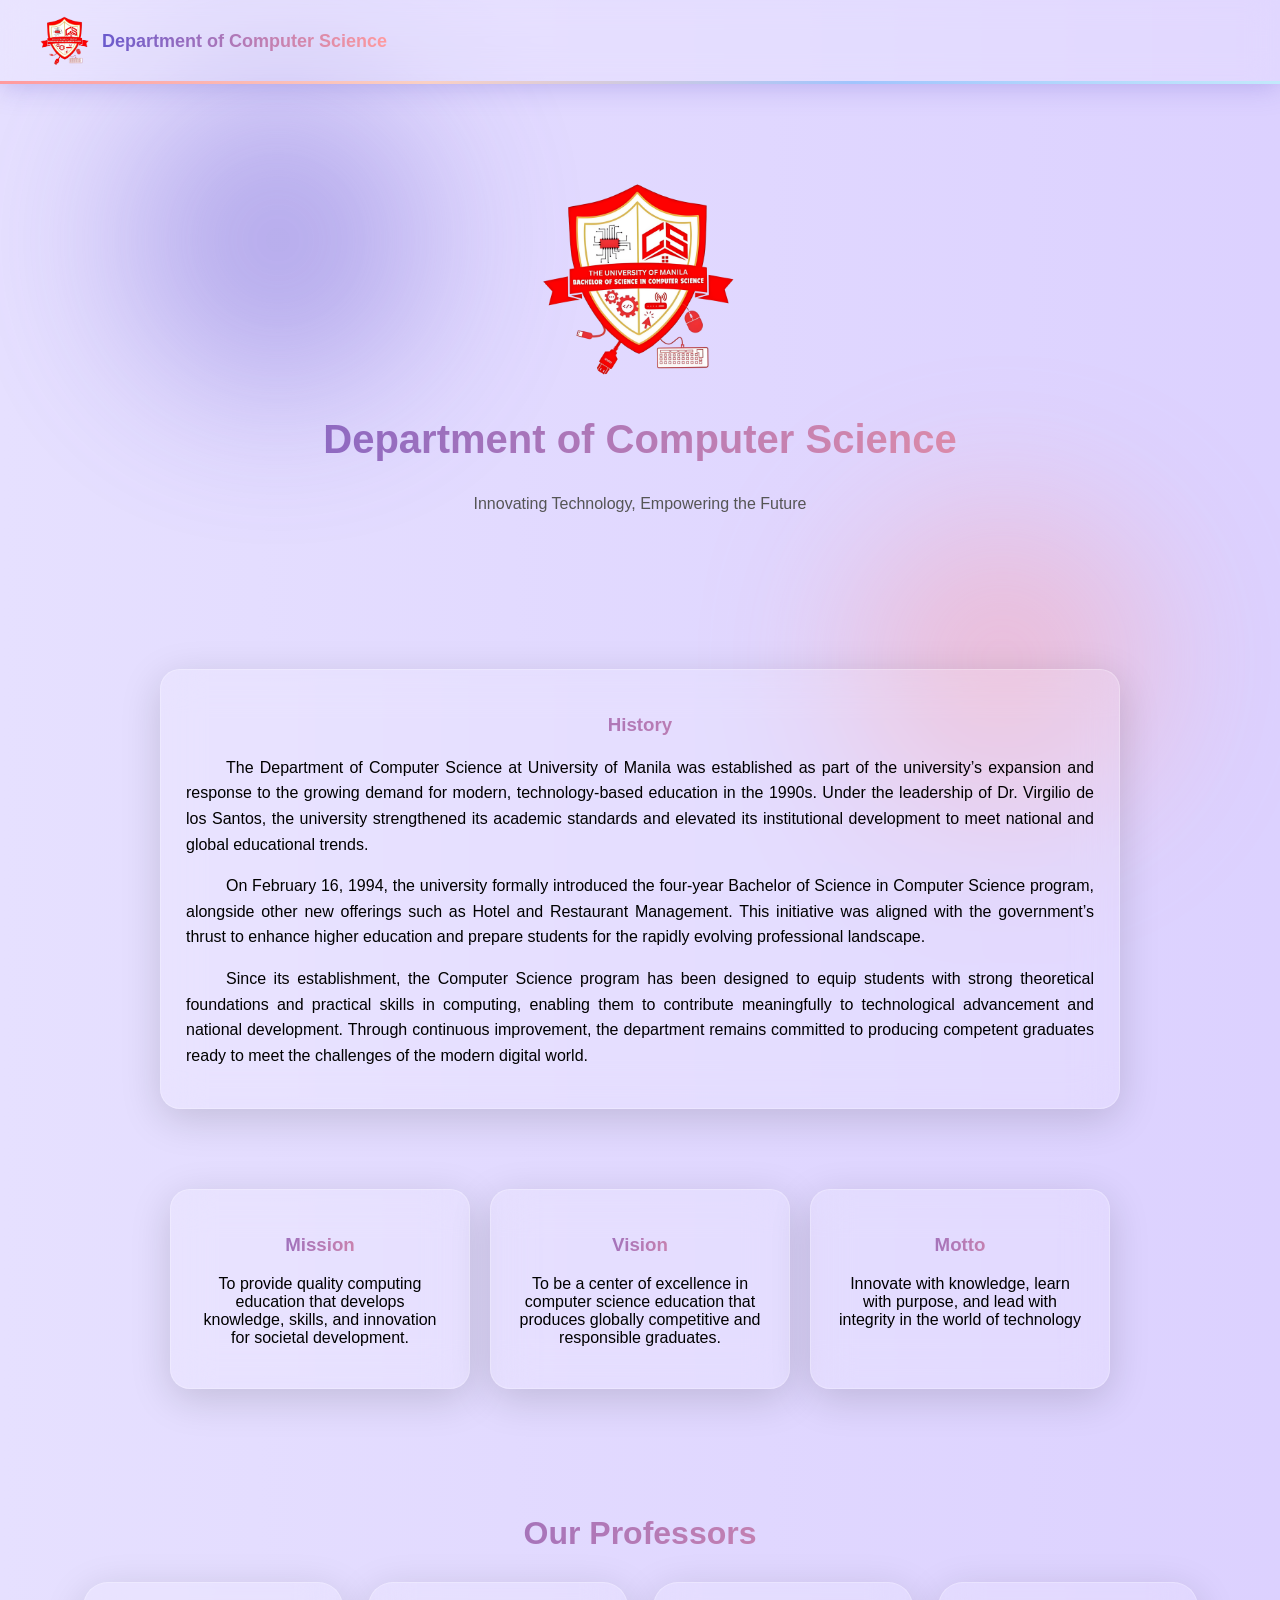
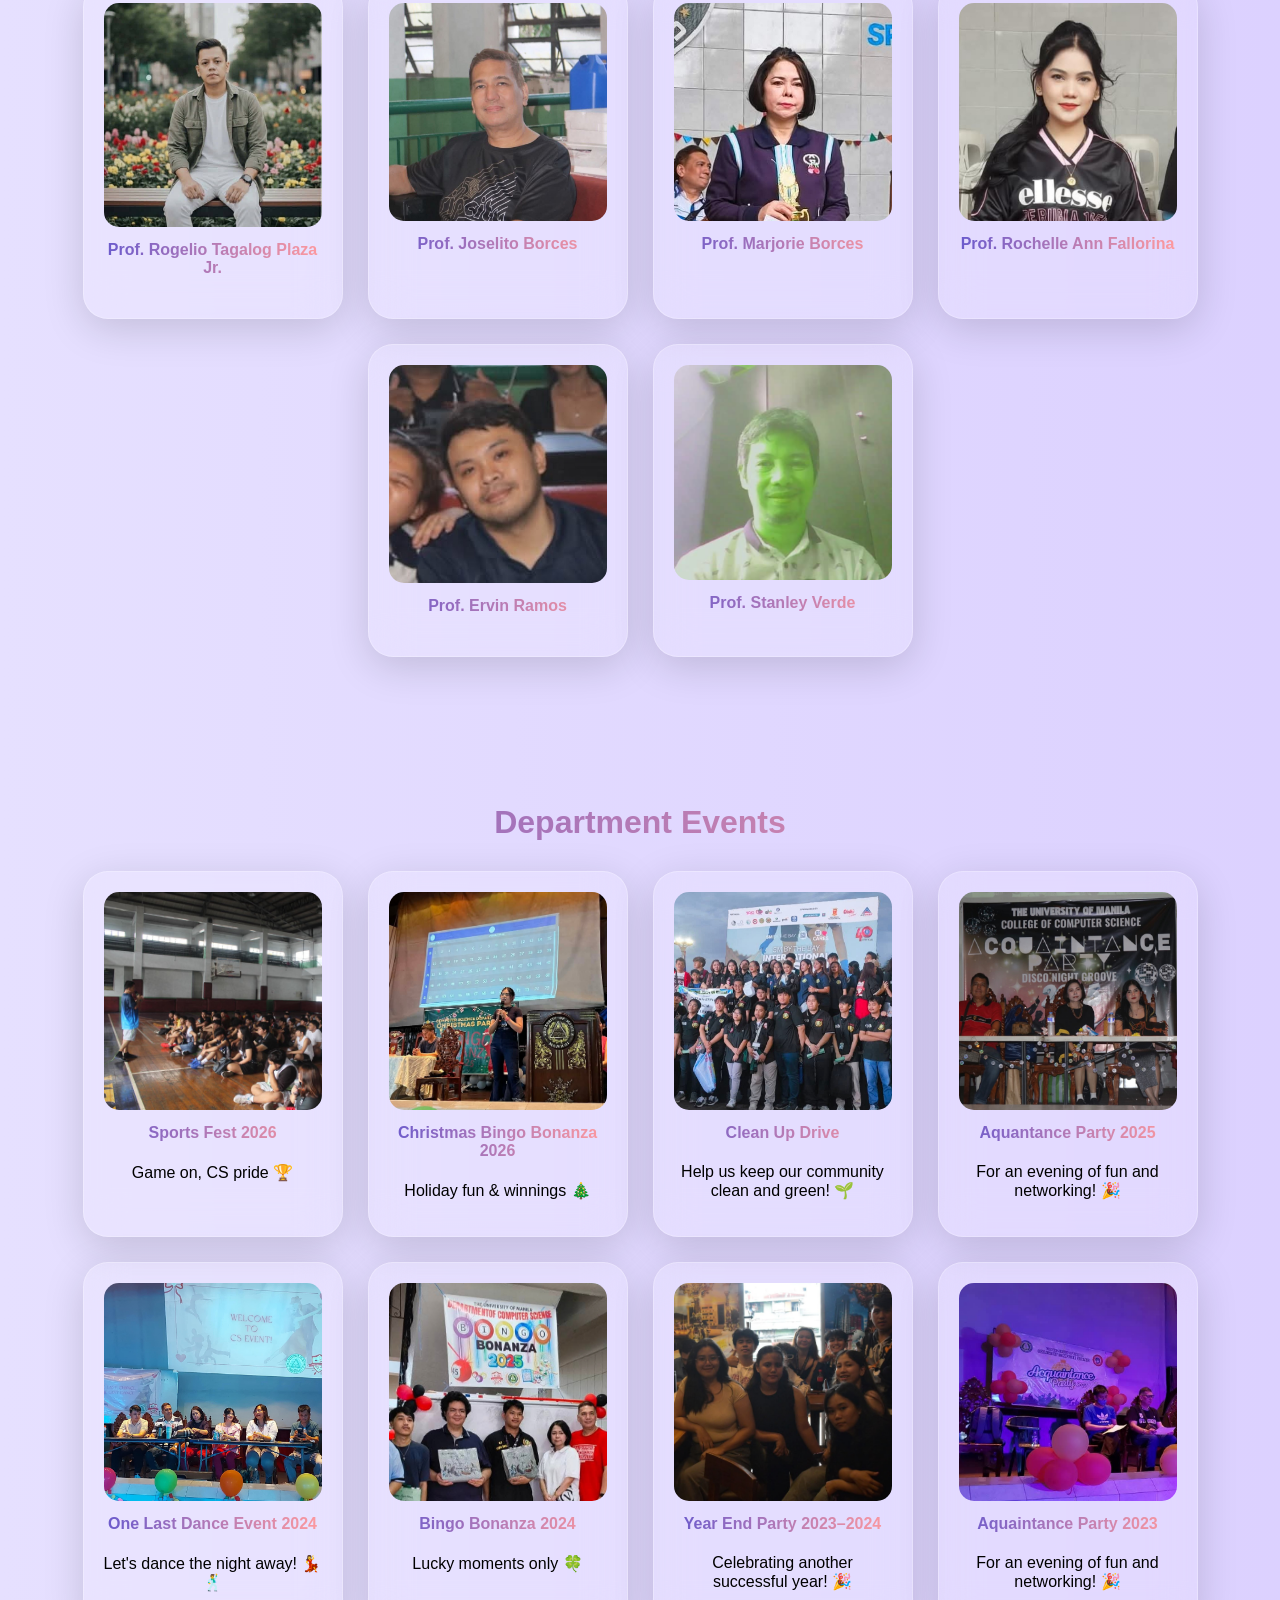
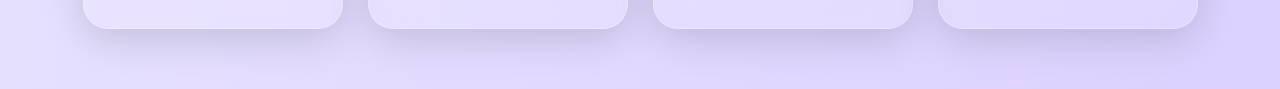
==== ComSie Page/index.html @ 0b01acbd "Initial commit" ====
<!DOCTYPE html>
<html lang="en">
<head>
    <meta charset="UTF-8">
    <meta name="viewport" content="width=device-width, initial-scale=1.0">
    <title>Department of Computer Science</title>
    <link rel="stylesheet" href="style.css">
</head>

<body>

<div class="blob blob1"></div>
<div class="blob blob2"></div>
<!-- NAVBAR -->
<nav class="navbar">
    <div class="brand">
        <img src="CS LOGO.png">
        <span class="brand-name">Department of Computer Science</span>
    </div>
</nav>

<!-- HERO -->
<section class="hero fade">
    <img src="CS LOGO.png" class="hero-logo">
    <h1>Department of Computer Science</h1>
    <p>Innovating Technology, Empowering the Future</p>
</section>

<!-- HISTORY -->
<section class="info fade history-section">
    <div class="card history-card">
        <h3>History</h3>
        <p class="history-text">
            The Department of Computer Science at University of Manila was established as part of the university’s expansion and response to the growing demand for modern, technology-based education in the 1990s. Under the leadership of Dr. Virgilio de los Santos, the university strengthened its academic standards and elevated its institutional development to meet national and global educational trends.
        </p>

        <p class="history-text">
            On February 16, 1994, the university formally introduced the four-year Bachelor of Science in Computer Science program, alongside other new offerings such as Hotel and Restaurant Management. This initiative was aligned with the government’s thrust to enhance higher education and prepare students for the rapidly evolving professional landscape.
        </p>

        <p class="history-text">
            Since its establishment, the Computer Science program has been designed to equip students with strong theoretical foundations and practical skills in computing, enabling them to contribute meaningfully to technological advancement and national development. Through continuous improvement, the department remains committed to producing competent graduates ready to meet the challenges of the modern digital world.
        </p>
    </div>
</section>

<!-- MISSION VISION MOTTO -->
<section class="info fade">
    <div class="card">
        <h3>Mission</h3>
        <p>To provide quality computing education that develops knowledge, skills, and innovation for societal development.</p>
    </div>

    <div class="card">
        <h3>Vision</h3>
        <p>To be a center of excellence in computer science education that produces globally competitive and responsible graduates.</p>
    </div>

    <div class="card">
        <h3>Motto</h3>
        <p>Innovate with knowledge, learn with purpose, and lead with integrity in the world of technology</p>
    </div>
</section>

<!-- PROFESSORS -->
<section class="products fade">
    <h2>Our Professors</h2>

    <div class="product-grid">

        <div class="product-card">
            <img src="PLAZA.jpg">
            <h4>Prof. Rogelio Tagalog Plaza Jr.</h4>
            <p></p>
        </div>

        <div class="product-card">
            <img src="J BORCES.jpg">
            <h4>Prof. Joselito Borces</h4>
            <p></p>
        </div>

        <div class="product-card">
            <img src="M BORCES.jpg">
            <h4>Prof. Marjorie Borces</h4>
            <p></p>
        </div>

        <div class="product-card">
            <img src="ROCH.jpg">
            <h4>Prof. Rochelle Ann Fallorina</h4>
            <p></p>
        </div>

        <div class="product-card">
            <img src="ERVIN.jpg">
            <h4>Prof. Ervin Ramos</h4>
            <p></p>
        </div>

        <div class="product-card">
            <img src="VERDE.jpg">
            <h4>Prof. Stanley Verde</h4>
            <p></p>
        </div>

    </div>
</section>

<!-- EVENTS -->
<section class="products fade">
    <h2>Department Events</h2>

    <div class="product-grid">

        <div class="product-card">
            <img src="Sports Fest 2026.jpg">
            <h4>Sports Fest 2026</h4>
            <p>Game on, CS pride 🏆</p>
        </div>

        <div class="product-card">
            <img src="Christmas Bingo Bonanza 2026.jpg">
            <h4>Christmas Bingo Bonanza 2026</h4>
            <p>Holiday fun & winnings 🎄</p>
        </div>

        <div class="product-card">
            <img src="Clean Up Drive.jpg">
            <h4>Clean Up Drive</h4>
            <p>Help us keep our community clean and green! 🌱</p>
        </div>

        <div class="product-card">
            <img src="Aquantance Party 2025.jpg">
            <h4>Aquantance Party 2025</h4>
            <p>For an evening of fun and networking! 🎉</p>
        </div>

        <div class="product-card">
            <img src="One Last Dance Event 2024.jpg">
            <h4>One Last Dance Event 2024</h4>
            <p>Let's dance the night away! 💃🕺</p>
        </div>

        <div class="product-card">
            <img src="Bingo Bonanza 2024.jpg">
            <h4>Bingo Bonanza 2024</h4>
            <p>Lucky moments only 🍀</p>
        </div>

        <div class="product-card">
            <img src="Year End Party 2023–2024.jpg">
            <h4>Year End Party 2023–2024</h4>
            <p>Celebrating another successful year! 🎉</p>
        </div>

        <div class="product-card">
            <img src="Aquaintance Party 2023.jpg">
            <h4>Aquaintance Party 2023</h4>
            <p>For an evening of fun and networking! 🎉</p>
        </div>

    </div>
</section>

</body>
</html>
---- ComSie Page/style.css ----
/* ================= GLOBAL ================= */
*{
    box-sizing:border-box;
    font-family:'Segoe UI',sans-serif;
}

body{
    margin:0;
    padding-top:80px;
    background:linear-gradient(270deg,#e6e0ff,#d9ccff,#cbb8ff,#e6e0ff);
    background-size:800% 800%;
    animation:bgMove 20s ease infinite;
}

@keyframes bgMove{
    0%{background-position:0% 50%;}
    50%{background-position:100% 50%;}
    100%{background-position:0% 50%;}
}

/* ================= NAVBAR ================= */
.navbar{
    position: fixed;
    top: 0;
    left: 0;
    width: 100%;
    z-index: 1000;
    padding: 16px 40px;
    background: rgba(255,255,255,0.15);
    backdrop-filter: blur(15px);
    border-bottom: 1px solid rgba(255,255,255,0.3);
    box-shadow: 0 0 30px rgba(106,90,205,0.4);
    transition: box-shadow .3s ease;
}

.navbar.scrolled{
    box-shadow: 0 8px 30px rgba(106,90,205,0.3);
}

.navbar::after{
    content:"";
    position:absolute;
    left:0;
    bottom:-2px;
    width:100%;
    height:3px;
    background: linear-gradient(90deg,#ff9a9e,#fad0c4,#a1c4fd,#c2e9fb);
    animation: glowLine 5s linear infinite;
}

@keyframes glowLine{
    0%{filter:hue-rotate(0deg);} 
    100%{filter:hue-rotate(360deg);} 
}

.brand{
    display:flex;
    align-items:center;
    gap:12px;
}

.brand img{width:50px;}

.brand span{
    font-weight:600;
    font-size:18px;
    background: linear-gradient(90deg,#6a5acd,#ff9a9e);
    -webkit-background-clip:text;
    background-clip:text;
    -webkit-text-fill-color:transparent;
}

/* ================= HERO ================= */
.hero{
    text-align:center;
    padding:100px 20px;
}

.hero-logo{
    width:200px;
}

.hero h1{
    font-size:40px;
    background:linear-gradient(90deg,#6a5acd,#ff9a9e);
    -webkit-background-clip:text;
    -webkit-text-fill-color:transparent;
}

.hero p{
    color:#555;
}

/* ================= CARDS ================= */
.info{
    display:flex;
    justify-content:center;
    gap:20px;
    flex-wrap:wrap;
    padding:40px;
}

.card{
    width:300px;
    padding:25px;
    border-radius:20px;
    background:rgba(255,255,255,0.2);
    backdrop-filter:blur(15px);
    box-shadow:0 8px 30px rgba(0,0,0,0.2);
    text-align:center;
}

.card h3{
    background:linear-gradient(90deg,#6a5acd,#ff9a9e);
    -webkit-background-clip:text;
    -webkit-text-fill-color:transparent;
}

/* ================= GRID ================= */
.products{
    text-align:center;
    padding:60px 20px;
}

.products h2{
    font-size:2rem;
    margin-bottom:30px;
    background:linear-gradient(90deg,#6a5acd,#ff9a9e);
    -webkit-background-clip:text;
    -webkit-text-fill-color:transparent;
}

.product-grid{
    display:flex;
    flex-wrap:wrap;
    justify-content:center;
    gap:25px;
}

/* ================= CARDS (PROF / EVENTS) ================= */
.product-card{
    width:260px;
    padding:20px;
    border-radius:25px;
    background:rgba(255,255,255,0.2);
    backdrop-filter:blur(20px);
    box-shadow:0 0 25px rgba(106,90,205,.3);
    transition:.4s;
}

.product-card:hover{
    transform:translateY(-10px) scale(1.05);
}

.product-card img{
    width:100%;
    border-radius:15px;
}

.product-card h4{
    margin-top:10px;
    background:linear-gradient(90deg,#6a5acd,#ff9a9e);
    -webkit-background-clip:text;
    -webkit-text-fill-color:transparent;
}

.card, .product-card{
    background: rgba(255,255,255,0.15);
    border: 1px solid rgba(255,255,255,0.25);
    backdrop-filter: blur(20px);
    box-shadow: 0 10px 40px rgba(0,0,0,0.15);
}

/* ================= FADE ================= */
.fade{
    opacity:1;   /* CHANGE THIS */
    transform:translateY(0);
}

.fade.show{
    opacity:1;
    transform:translateY(0);
}

/* ================= RESPONSIVE ================= */
@media(max-width:768px){
    .info{
        flex-direction:column;
        align-items:center;
    }

    .product-card{
        width:90%;
    }

    .hero h1{
        font-size:28px;
    }
}

.blob{
    position: fixed;
    width: 300px;
    height: 300px;
    border-radius: 50%;
    filter: blur(80px);
    opacity: 0.4;
    z-index: -1;
    animation: float 10s infinite ease-in-out;
}

.blob1{
    background: #6a5acd;
    top: 10%;
    left: 10%;
}

.blob2{
    background: #ff9a9e;
    bottom: 10%;
    right: 10%;
    animation-delay: 2s;
}

@keyframes float{
    0%,100%{ transform: translate(0,0); }
    50%{ transform: translate(40px,-40px); }
}

.history-text {
    text-align: justify;
    line-height: 1.6;
    word-wrap: break-word;
    margin-bottom: 15px;
    text-indent: 40px;
}

.history-card {
    width: 80%;        /* adjust as you like: 70%, 85%, 900px */
    max-width: 1000px; /* keeps it clean on large screens */
}
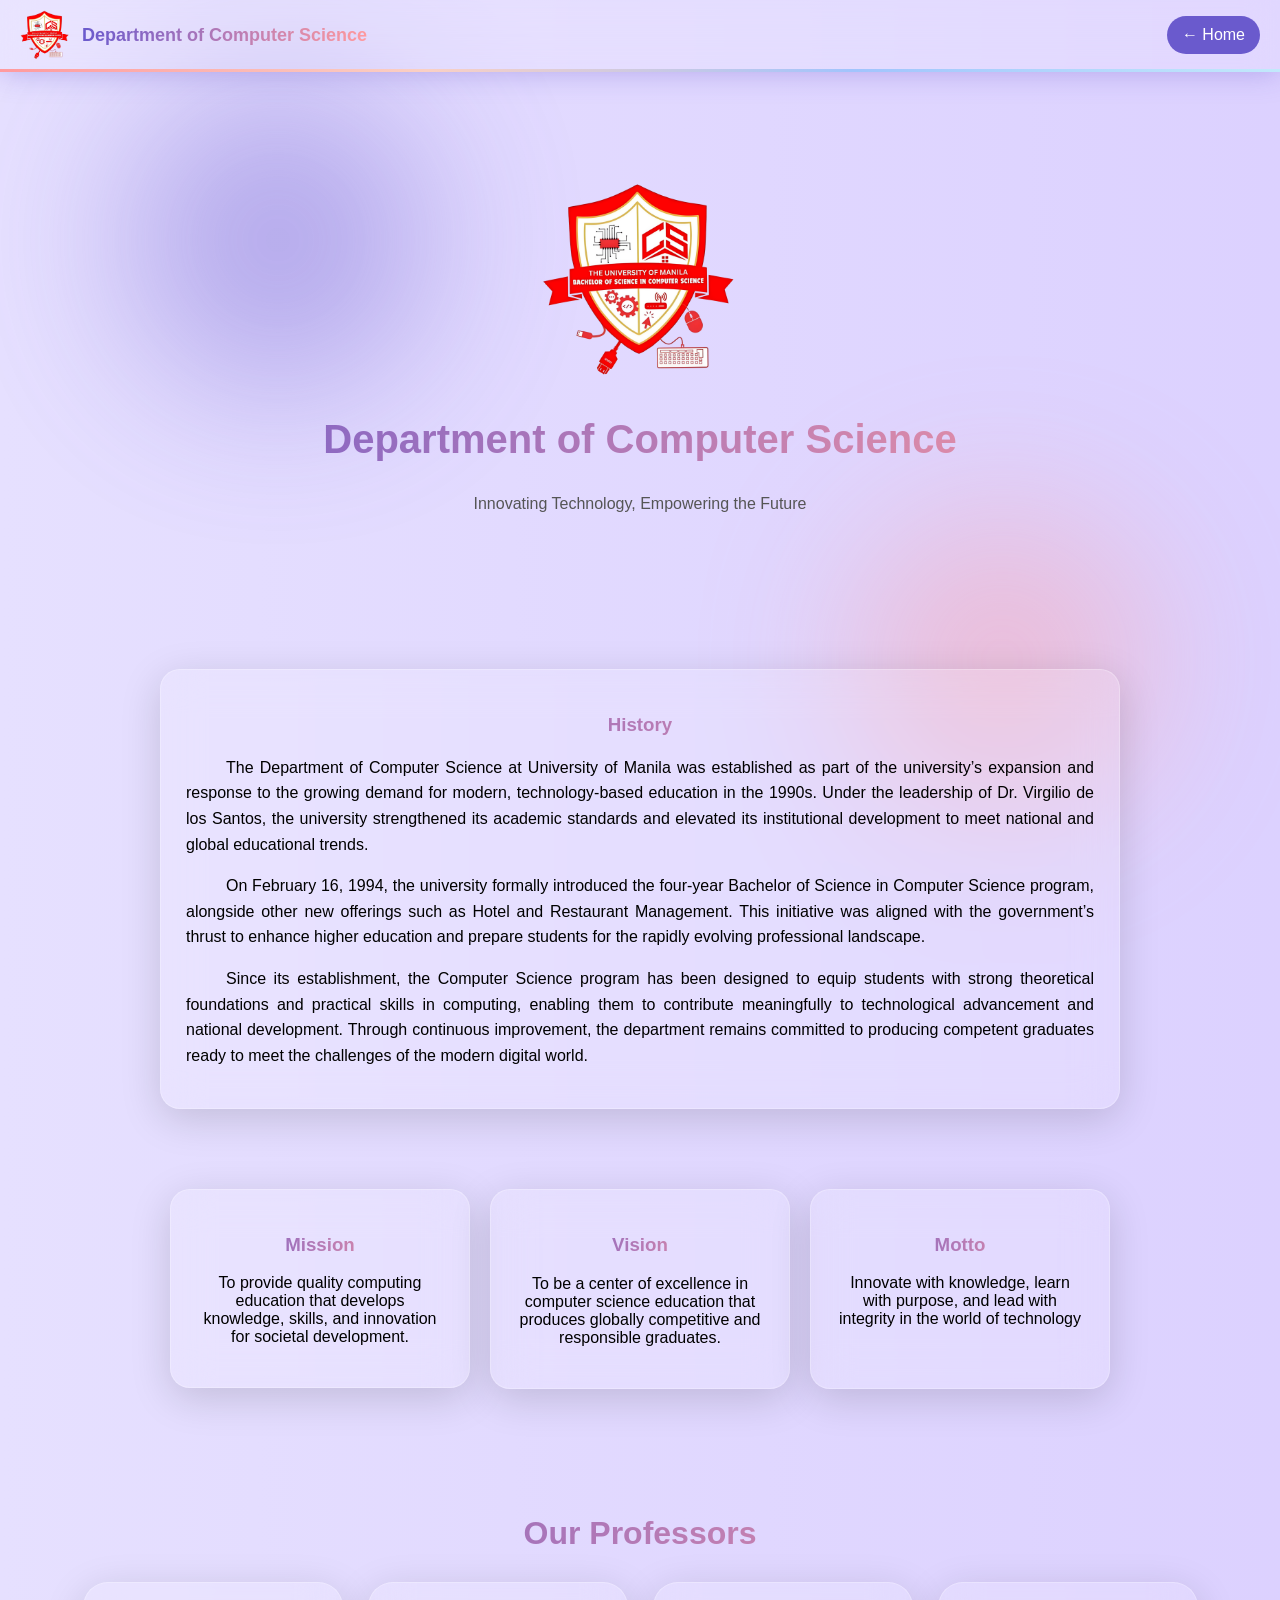
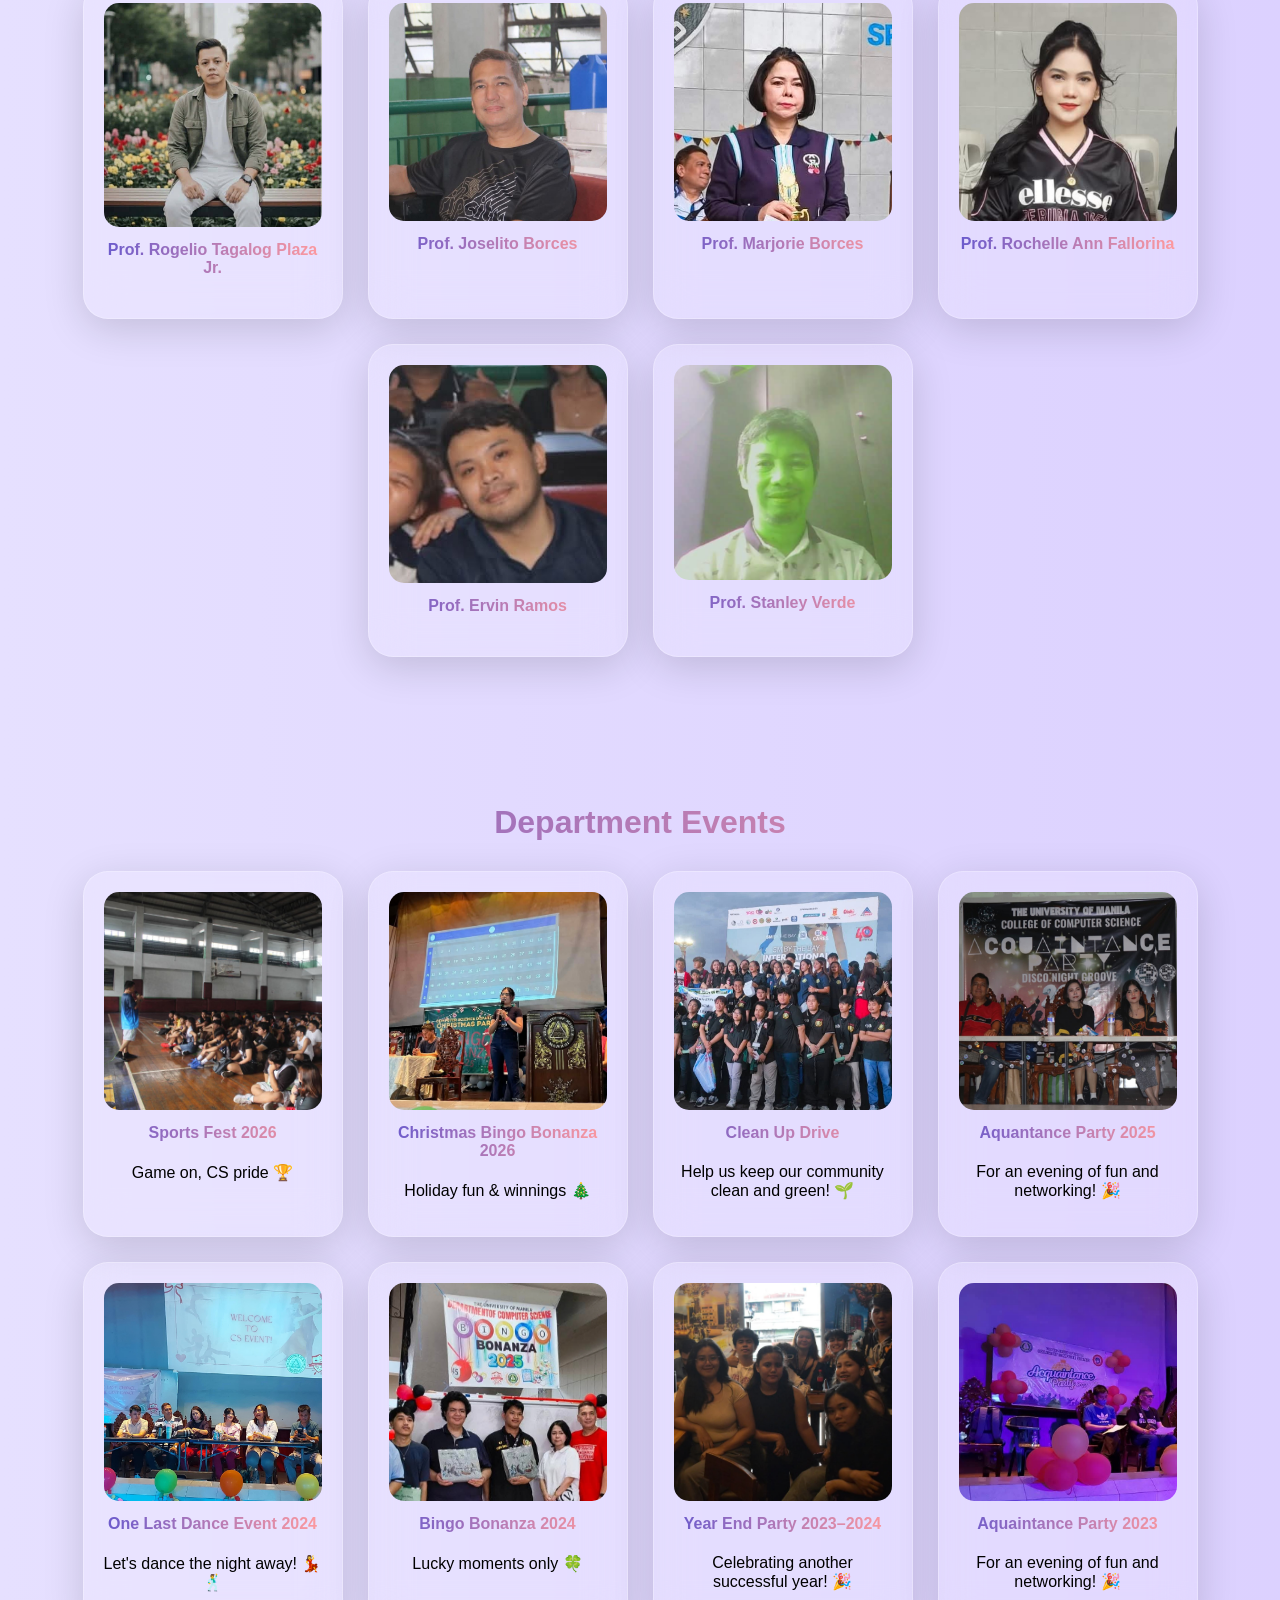
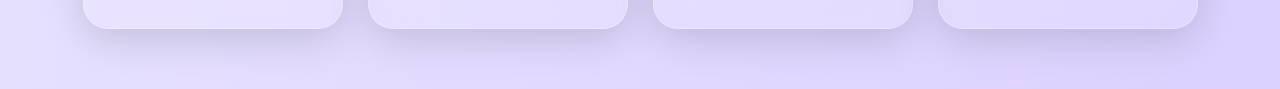
==== commit e7edc936: "Add new Features and Information" ====
--- a/ComSie Page/index.html
+++ b/ComSie Page/index.html
@@ -17,6 +17,9 @@
         <img src="CS LOGO.png">
         <span class="brand-name">Department of Computer Science</span>
     </div>
+
+    <!-- BACK BUTTON -->
+    <a href="../index.html" class="back-home">← Home</a>
 </nav>
 
 <!-- HERO -->
--- a/ComSie Page/style.css
+++ b/ComSie Page/style.css
@@ -238,4 +238,26 @@
 .history-card {
     width: 80%;        /* adjust as you like: 70%, 85%, 900px */
     max-width: 1000px; /* keeps it clean on large screens */
+}
+
+.navbar{
+    display:flex;
+    justify-content:space-between;
+    align-items:center;
+    padding:10px 20px;
+}
+
+.back-home{
+    margin-left:auto;   /* pushes it to the right */
+    padding:10px 15px;
+    background:#6a5acd;
+    color:white;
+    text-decoration:none;
+    border-radius:20px;
+    transition:0.3s;
+}
+
+.back-home:hover{
+    transform:scale(1.05);
+    background:#7b6df0;
 }
